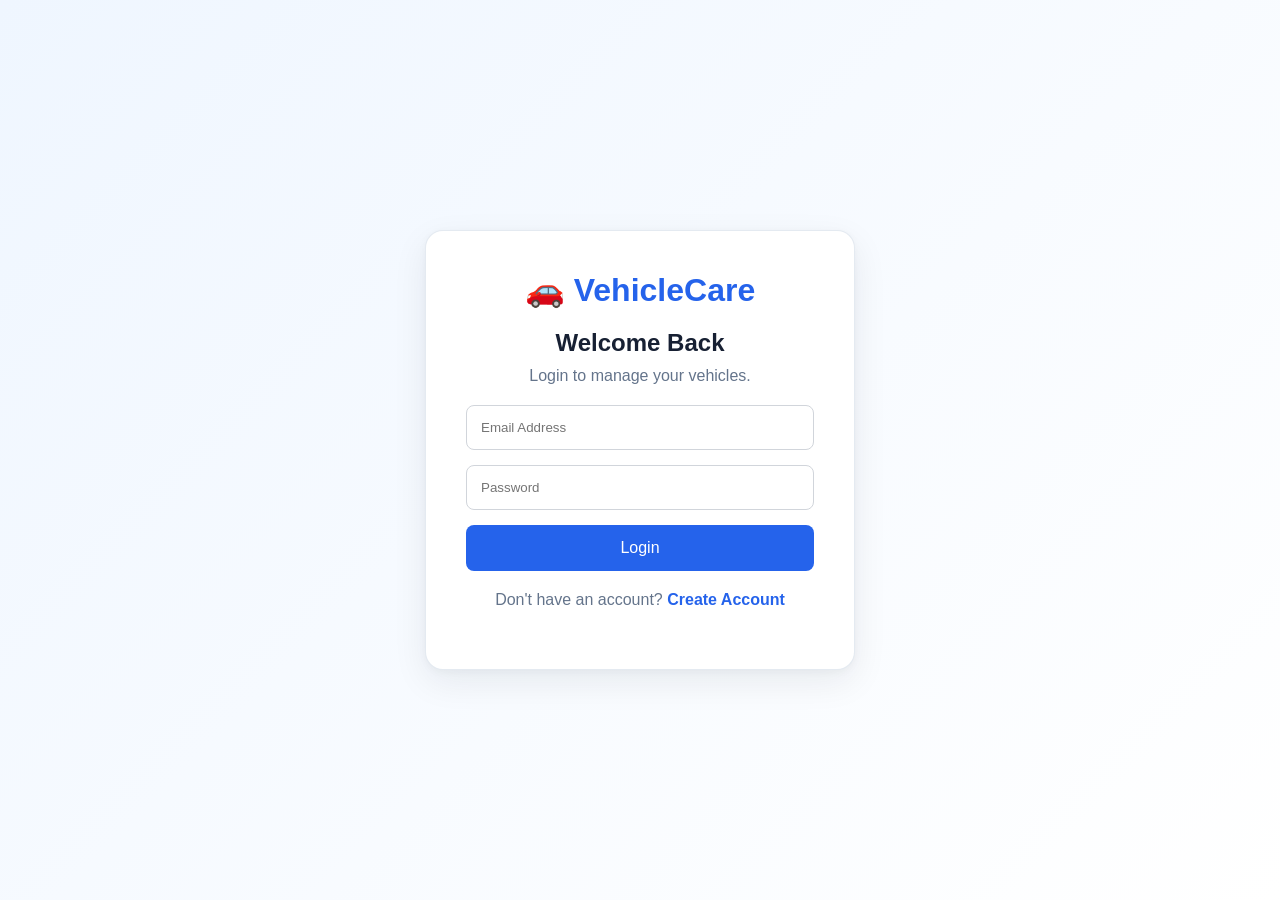
==== frontend/index.html @ 2ec8e5d5 "Adding index.html" ====
<!DOCTYPE html>
<html lang="en">
<head>
    <meta charset="UTF-8">
    <meta name="viewport" content="width=device-width, initial-scale=1.0">

    <title>Login - VehicleCare</title>

    <link rel="stylesheet" href="css/style.css">
</head>

<body>

<div class="auth-container">

    <div class="auth-card">

        <h1>🚗 VehicleCare</h1>

        <h2>Welcome Back</h2>

        <p>Login to manage your vehicles.</p>

        <form id="loginForm">

            <input
                type="email"
                id="email"
                placeholder="Email Address"
                required
            >

            <input
                type="password"
                id="password"
                placeholder="Password"
                required
            >

            <button type="submit">
                Login
            </button>

        </form>

        <p id="message"></p>

        <p>
            Don't have an account?
            <a href="register.html">Create Account</a>
        </p>

    </div>

</div>

<script src="js/auth.js"></script>

</body>
</html>
---- frontend/css/style.css ----
* {
    margin: 0;
    padding: 0;
    box-sizing: border-box;
}

body {
    font-family: Arial, sans-serif;
    background: #f8fafc;
    color: #172033;
}

/* NAVBAR */

.navbar {
    height: 70px;
    display: flex;
    align-items: center;
    justify-content: space-between;
    padding: 0 8%;
    background: white;
    border-bottom: 1px solid #e5e7eb;
}

.logo {
    font-size: 22px;
    font-weight: bold;
}

.nav-links {
    display: flex;
    align-items: center;
    gap: 20px;
}

.nav-links a {
    text-decoration: none;
    color: #172033;
}

.nav-links button,
.navbar button {
    border: none;
    background: #2563eb;
    color: white;
    padding: 10px 18px;
    border-radius: 7px;
    cursor: pointer;
}

/* BUTTONS */

.primary-btn {
    display: inline-block;
    background: #2563eb;
    color: white !important;
    padding: 12px 22px;
    border-radius: 8px;
    text-decoration: none;
    border: none;
    cursor: pointer;
}

.secondary-btn {
    display: inline-block;
    background: white;
    color: #2563eb;
    padding: 12px 22px;
    border-radius: 8px;
    border: 1px solid #2563eb;
    text-decoration: none;
    cursor: pointer;
}

/* HERO */

.hero {
    min-height: 550px;
    display: flex;
    align-items: center;
    padding: 60px 8%;
    background: linear-gradient(
        135deg,
        #eff6ff,
        #ffffff
    );
}

.hero-content {
    max-width: 700px;
}

.tag {
    color: #2563eb;
    font-weight: bold;
    margin-bottom: 15px;
}

.hero h1 {
    font-size: 55px;
    line-height: 1.1;
    margin-bottom: 25px;
}

.hero h1 span {
    color: #2563eb;
}

.hero p {
    font-size: 18px;
    line-height: 1.7;
    color: #64748b;
}

.hero-buttons {
    margin-top: 30px;
    display: flex;
    gap: 15px;
}

/* AUTH */

.auth-container {
    min-height: 100vh;
    display: flex;
    justify-content: center;
    align-items: center;
    padding: 20px;
    background: linear-gradient(
        135deg,
        #eff6ff,
        #ffffff
    );
}

.auth-card {
    width: 100%;
    max-width: 430px;
    padding: 40px;
    background: white;
    border-radius: 18px;
    box-shadow: 0 10px 35px rgba(0, 0, 0, 0.08);
    text-align: center;
}

.auth-card h1 {
    color: #2563eb;
    margin-bottom: 20px;
}

.auth-card h2 {
    margin-bottom: 10px;
}

.auth-card p {
    color: #64748b;
    margin-bottom: 20px;
}

.auth-card form {
    display: flex;
    flex-direction: column;
    gap: 15px;
}

.auth-card input {
    width: 100%;
    padding: 14px;
    border: 1px solid #d1d5db;
    border-radius: 8px;
    outline: none;
}

.auth-card input:focus {
    border-color: #2563eb;
}

.auth-card button {
    padding: 14px;
    border: none;
    border-radius: 8px;
    background: #2563eb;
    color: white;
    font-size: 16px;
    cursor: pointer;
}

.auth-card a {
    color: #2563eb;
    text-decoration: none;
    font-weight: bold;
}

/* VEHICLES PAGE */

.vehicles-page {
    min-height: 100vh;
    padding: 60px 8%;
    background: #f8fafc;
}

.page-header {
    display: flex;
    justify-content: space-between;
    align-items: center;
    gap: 30px;
    margin-bottom: 35px;
}

.page-header h1 {
    font-size: 42px;
    margin: 10px 0;
}

.page-header p {
    color: #64748b;
}

/* VEHICLE FORM */

.vehicle-form {
    max-width: 750px;
    background: white;
    padding: 30px;
    margin-bottom: 40px;
    border-radius: 15px;
    border: 1px solid #e5e7eb;
    box-shadow: 0 8px 25px rgba(0, 0, 0, 0.05);
}

.vehicle-form h2 {
    margin-bottom: 25px;
}

.vehicle-form form {
    display: grid;
    grid-template-columns: 1fr 1fr;
    gap: 15px;
}

.vehicle-form input,
.vehicle-form select {
    width: 100%;
    padding: 13px;
    border: 1px solid #d1d5db;
    border-radius: 8px;
    font-size: 15px;
    outline: none;
}

.vehicle-form input:focus,
.vehicle-form select:focus {
    border-color: #2563eb;
}

.vehicle-form label {
    display: flex;
    align-items: center;
    color: #475569;
}

.form-buttons {
    grid-column: 1 / -1;
    display: flex;
    gap: 12px;
    margin-top: 10px;
}

/* VEHICLE CARDS */

.vehicle-grid {
    display: grid;
    grid-template-columns:
        repeat(auto-fit, minmax(280px, 1fr));
    gap: 25px;
}

.vehicle-card {
    background: white;
    padding: 25px;
    border-radius: 15px;
    border: 1px solid #e5e7eb;
    transition: 0.2s ease;
}

.vehicle-card:hover {
    transform: translateY(-4px);
    box-shadow:
        0 12px 30px rgba(0, 0, 0, 0.08);
}

.vehicle-icon {
    font-size: 42px;
    margin-bottom: 10px;
}

.vehicle-card h2 {
    margin-bottom: 5px;
}

.vehicle-number {
    color: #2563eb !important;
    font-weight: bold;
    margin-bottom: 20px;
}

.vehicle-details {
    display: flex;
    flex-direction: column;
    gap: 10px;
    color: #64748b;
    margin-bottom: 20px;
}

.vehicle-actions {
    display: flex;
    gap: 10px;
}

.delete-btn {
    padding: 10px 18px;
    border: none;
    border-radius: 7px;
    background: #fee2e2;
    color: #dc2626;
    cursor: pointer;
    font-weight: bold;
}

.delete-btn:hover {
    background: #fecaca;
}

/* EMPTY VEHICLES */

.empty-state {
    grid-column: 1 / -1;
    background: white;
    padding: 60px 20px;
    text-align: center;
    border-radius: 15px;
    border: 1px solid #e5e7eb;
}

.empty-state p {
    margin: 15px 0 25px;
}

/* FEATURES */

.features {
    padding: 70px 8%;
    text-align: center;
}

.features h2 {
    font-size: 34px;
    margin-bottom: 45px;
}

.feature-container {
    display: grid;
    grid-template-columns:
        repeat(4, 1fr);
    gap: 25px;
}

.feature-card {
    background: white;
    padding: 30px;
    border-radius: 15px;
    border: 1px solid #e5e7eb;
}

.feature-card div {
    font-size: 35px;
    margin-bottom: 15px;
}

.feature-card h3 {
    margin-bottom: 10px;
}

.feature-card p {
    color: #64748b;
    line-height: 1.5;
}

/* FOOTER */

footer {
    text-align: center;
    padding: 25px;
    background: #172033;
    color: white;
}

/* MOBILE */

@media (max-width: 700px) {

    .navbar {
        padding: 0 5%;
    }

    .hero {
        padding: 50px 5%;
    }

    .hero h1 {
        font-size: 40px;
    }

    .page-header {
        flex-direction: column;
        align-items: flex-start;
    }

    .page-header h1 {
        font-size: 34px;
    }

    .vehicle-form form {
        grid-template-columns: 1fr;
    }

    .form-buttons {
        grid-column: auto;
        flex-direction: column;
    }

    .feature-container {
        grid-template-columns: 1fr;
    }

    .vehicle-grid {
        grid-template-columns: 1fr;
    }
}
/* =========================
   VEHICLE DETAILS
========================= */

.vehicle-details-page {
    min-height: 100vh;
    padding: 50px 8%;
    background: #f8fafc;
}

.details-header {
    margin-bottom: 30px;
}

.loading {
    text-align: center;
    padding: 60px;
    color: #64748b;
}

.vehicle-details-card {
    background: white;
    padding: 40px;
    border-radius: 18px;
    border: 1px solid #e5e7eb;
    box-shadow: 0 10px 30px rgba(0, 0, 0, 0.06);
}

.vehicle-large-icon {
    font-size: 70px;
    margin-bottom: 15px;
}

.vehicle-title h1 {
    font-size: 42px;
    margin: 8px 0;
}

.vehicle-title .vehicle-number {
    font-size: 18px;
}

.details-grid {
    display: grid;
    grid-template-columns:
        repeat(3, 1fr);
    gap: 20px;
    margin-top: 35px;
}

.detail-box {
    padding: 22px;
    background: #f8fafc;
    border-radius: 12px;
    border: 1px solid #e5e7eb;
}

.detail-box span {
    display: block;
    color: #64748b;
    margin-bottom: 10px;
}

.detail-box strong {
    font-size: 18px;
}

.details-actions {
    display: flex;
    gap: 15px;
    margin-top: 35px;
}

.coming-soon-card {
    margin-top: 25px;
    background: white;
    padding: 30px;
    border-radius: 15px;
    border: 1px solid #e5e7eb;
}

.coming-soon-card h2 {
    margin-bottom: 10px;
}

.coming-soon-card p {
    color: #64748b;
    margin-bottom: 20px;
}

.error-state {
    text-align: center;
    background: white;
    padding: 60px 20px;
    border-radius: 15px;
}

.error-state h2 {
    margin-bottom: 10px;
}

.error-state p {
    color: #64748b;
    margin-bottom: 25px;
}

@media (max-width: 800px) {

    .vehicle-details-page {
        padding: 40px 5%;
    }

    .vehicle-details-card {
        padding: 25px;
    }

    .vehicle-title h1 {
        font-size: 32px;
    }

    .details-grid {
        grid-template-columns: 1fr;
    }

    .details-actions {
        flex-direction: column;
    }
}
/* =========================
   SERVICES PAGE
========================= */

.services-page {
    min-height: 100vh;
    padding: 60px 8%;
    background: #f8fafc;
}

.section-title {
    margin: 40px 0 25px;
    font-size: 28px;
}

.service-form {
    max-width: 750px;
    background: white;
    padding: 30px;
    margin-bottom: 40px;
    border-radius: 15px;
    border: 1px solid #e5e7eb;
    box-shadow: 0 8px 25px rgba(0, 0, 0, 0.05);
}

.service-form h2 {
    margin-bottom: 25px;
}

.service-form form {
    display: grid;
    grid-template-columns: 1fr 1fr;
    gap: 15px;
}

.service-form input,
.service-form select,
.service-form textarea {
    width: 100%;
    padding: 13px;
    border: 1px solid #d1d5db;
    border-radius: 8px;
    font-size: 15px;
    font-family: inherit;
    outline: none;
}

.service-form input:focus,
.service-form select:focus,
.service-form textarea:focus {
    border-color: #2563eb;
}

.service-form textarea {
    grid-column: 1 / -1;
    resize: vertical;
}

.service-form .form-buttons {
    grid-column: 1 / -1;
}

.service-grid {
    display: grid;
    grid-template-columns:
        repeat(auto-fit, minmax(280px, 1fr));
    gap: 25px;
}

.service-card {
    background: white;
    padding: 25px;
    border-radius: 15px;
    border: 1px solid #e5e7eb;
    transition: 0.2s ease;
}

.service-card:hover {
    transform: translateY(-3px);
    box-shadow:
        0 10px 25px rgba(0, 0, 0, 0.07);
}

.service-icon {
    font-size: 38px;
    margin-bottom: 10px;
}

.service-card h3 {
    margin-bottom: 15px;
}

.service-card p {
    color: #64748b;
    margin: 8px 0;
}

.service-card hr {
    border: none;
    border-top: 1px solid #e5e7eb;
    margin: 20px 0;
}

.service-status {
    display: inline-block;
    margin-top: 10px;
    padding: 6px 12px;
    border-radius: 20px;
    background: #dcfce7;
    color: #166534;
    font-size: 13px;
    font-weight: bold;
}

@media (max-width: 700px) {

    .services-page {
        padding: 40px 5%;
    }

    .service-form form {
        grid-template-columns: 1fr;
    }

    .service-form textarea,
    .service-form .form-buttons {
        grid-column: auto;
    }

    .service-grid {
        grid-template-columns: 1fr;
    }
}/* =========================
   SERVICE REMINDER STATUS
========================= */

.service-status {
    display: inline-block;
    margin-top: 10px;
    padding: 7px 14px;
    border-radius: 20px;
    font-size: 13px;
    font-weight: bold;
}

.status-upcoming {
    background: #dcfce7;
    color: #166534;
}

.status-due {
    background: #fef3c7;
    color: #92400e;
}

.status-overdue {
    background: #fee2e2;
    color: #b91c1c;
}
/* =========================
   DASHBOARD
========================= */

.dashboard-page {
    min-height: 100vh;
    padding: 60px 8%;
    background: #f8fafc;
}

.dashboard-header h1 {
    font-size: 46px;
    margin: 10px 0;
}

.dashboard-header h1 span {
    color: #2563eb;
}

.dashboard-header > p:last-child {
    color: #64748b;
    font-size: 18px;
}

.dashboard-actions {
    margin: 30px 0 45px;
}


/* REMINDER SECTION */

.reminder-section h2,
.alerts-section h2 {
    font-size: 28px;
    margin-bottom: 25px;
}

.reminder-grid {
    display: grid;
    grid-template-columns:
        repeat(3, 1fr);
    gap: 25px;
}

.reminder-card {
    display: flex;
    align-items: center;
    gap: 20px;
    padding: 25px;
    background: white;
    border-radius: 15px;
    border: 1px solid #e5e7eb;
}

.reminder-icon {
    font-size: 40px;
}

.reminder-card h3 {
    margin-bottom: 5px;
}

.reminder-card strong {
    display: block;
    font-size: 32px;
}

.reminder-card p {
    margin-top: 5px;
    color: #64748b;
}

.overdue-card {
    border-left: 5px solid #dc2626;
}

.due-card {
    border-left: 5px solid #f59e0b;
}

.upcoming-card {
    border-left: 5px solid #16a34a;
}


/* SERVICE ALERTS */

.alerts-section {
    margin-top: 50px;
}

#serviceAlerts {
    display: flex;
    flex-direction: column;
    gap: 15px;
}

.service-alert {
    display: flex;
    align-items: center;
    gap: 20px;
    padding: 22px;
    background: white;
    border-radius: 12px;
    border: 1px solid #e5e7eb;
}

.alert-icon {
    font-size: 30px;
}

.alert-content {
    flex: 1;
}

.alert-content h3 {
    margin-bottom: 5px;
}

.alert-content p {
    color: #64748b;
    margin: 4px 0;
}

.alert-status {
    padding: 7px 12px;
    border-radius: 20px;
    font-size: 12px;
    font-weight: bold;
}

.alert-status-overdue {
    background: #fee2e2;
    color: #b91c1c;
}

.alert-status-due {
    background: #fef3c7;
    color: #92400e;
}

.alert-overdue {
    border-left: 5px solid #dc2626;
}

.alert-due {
    border-left: 5px solid #f59e0b;
}


/* NO ALERTS */

.no-alerts {
    padding: 45px;
    background: white;
    text-align: center;
    border-radius: 15px;
    border: 1px solid #e5e7eb;
}

.no-alerts div {
    font-size: 40px;
    margin-bottom: 10px;
}

.no-alerts p {
    color: #64748b;
    margin-top: 8px;
}


/* MOBILE */

@media (max-width: 800px) {

    .dashboard-page {
        padding: 40px 5%;
    }

    .dashboard-header h1 {
        font-size: 36px;
    }

    .reminder-grid {
        grid-template-columns: 1fr;
    }

    .service-alert {
        align-items: flex-start;
        flex-direction: column;
    }
}
/* ==========================
   DASHBOARD STATUS CARDS
   ========================== */

.dashboard-status-section {
    margin-top: 30px;
}

.dashboard-status-section h2 {
    margin-bottom: 18px;
}

.dashboard-status-grid {
    display: grid;
    grid-template-columns:
        repeat(4, minmax(0, 1fr));
    gap: 18px;
}

.dashboard-status-card {
    background: #ffffff;
    border: 1px solid #e5e7eb;
    border-radius: 16px;
    padding: 22px;
    display: flex;
    align-items: center;
    gap: 16px;
    cursor: pointer;
    transition:
        transform 0.2s ease,
        box-shadow 0.2s ease;
}

.dashboard-status-card:hover {
    transform: translateY(-3px);
    box-shadow:
        0 8px 24px rgba(0, 0, 0, 0.08);
}

.dashboard-status-icon {
    font-size: 32px;
    min-width: 48px;
}

.dashboard-status-content {
    min-width: 0;
}

.dashboard-status-content h3 {
    margin: 0 0 5px;
    font-size: 16px;
}

.dashboard-status-content strong {
    display: block;
    font-size: 28px;
    margin-bottom: 3px;
}

.dashboard-status-content p {
    margin: 0;
    color: #64748b;
    font-size: 13px;
}


/* ==========================
   RESPONSIVE
   ========================== */

@media (max-width: 1000px) {

    .dashboard-status-grid {
        grid-template-columns:
            repeat(2, minmax(0, 1fr));
    }

}


@media (max-width: 600px) {

    .dashboard-status-grid {
        grid-template-columns: 1fr;
    }

}


/* =========================================================
   VEHICLECARE — PREMIUM POLISH PATCH
   Append this AFTER your existing style.css.
   Keeps the original VehicleCare layout and colors.
   ========================================================= */

/* ---------- Global polish ---------- */

body {
    background:
        radial-gradient(circle at 100% 0%, rgba(37, 99, 235, .035), transparent 28%),
        #f8fafc;
    -webkit-font-smoothing: antialiased;
}

button,
a,
input,
select,
textarea {
    transition:
        transform .18s ease,
        box-shadow .18s ease,
        border-color .18s ease,
        background-color .18s ease,
        color .18s ease;
}

/* ---------- Navbar ---------- */

.navbar {
    position: sticky;
    top: 0;
    z-index: 1000;
    background: rgba(255, 255, 255, .94);
    backdrop-filter: blur(12px);
    -webkit-backdrop-filter: blur(12px);
    box-shadow: 0 2px 14px rgba(15, 23, 42, .045);
}

.logo {
    letter-spacing: -.3px;
}

.nav-links a {
    position: relative;
    font-weight: 600;
}

.nav-links a::after {
    content: "";
    position: absolute;
    left: 14px;
    right: 14px;
    bottom: 2px;
    height: 2px;
    border-radius: 10px;
    background: #2563eb;
    transform: scaleX(0);
    transform-origin: center;
    transition: transform .18s ease;
}

.nav-links a:hover::after {
    transform: scaleX(1);
}

.nav-links button,
.navbar button {
    box-shadow: 0 5px 14px rgba(37, 99, 235, .14);
}

.nav-links button:hover,
.navbar button:hover {
    transform: translateY(-1px);
    box-shadow: 0 8px 18px rgba(37, 99, 235, .2);
}

/* ---------- Buttons ---------- */

.primary-btn {
    box-shadow: 0 5px 14px rgba(37, 99, 235, .16);
    font-weight: 700;
}

.primary-btn:hover {
    transform: translateY(-2px);
    box-shadow: 0 9px 22px rgba(37, 99, 235, .23);
}

.secondary-btn:hover {
    background: #eff6ff;
    transform: translateY(-1px);
    box-shadow: 0 5px 14px rgba(37, 99, 235, .08);
}

.delete-btn:hover {
    transform: translateY(-1px);
    box-shadow: 0 5px 14px rgba(220, 38, 38, .10);
}

/* ---------- Tags ---------- */

.tag {
    display: inline-flex;
    align-items: center;
    gap: 7px;
    letter-spacing: .9px;
    text-transform: uppercase;
    font-size: 11px;
}

.tag::before {
    content: "";
    width: 6px;
    height: 6px;
    border-radius: 50%;
    background: #2563eb;
    box-shadow: 0 0 0 4px #dbeafe;
}

/* ---------- Hero ---------- */

.hero {
    position: relative;
    overflow: hidden;
}

.hero::before {
    content: "";
    position: absolute;
    width: 340px;
    height: 340px;
    right: -110px;
    top: -110px;
    border-radius: 50%;
    background: rgba(37, 99, 235, .055);
    pointer-events: none;
}

.hero-content {
    position: relative;
    z-index: 1;
}

.hero h1 {
    letter-spacing: -1.4px;
}

.hero p {
    max-width: 650px;
}

/* ---------- Auth ---------- */

.auth-card {
    border: 1px solid rgba(226, 232, 240, .9);
    box-shadow:
        0 12px 35px rgba(15, 23, 42, .075),
        0 2px 8px rgba(15, 23, 42, .035);
}

.auth-card input {
    transition:
        border-color .18s ease,
        box-shadow .18s ease,
        transform .18s ease;
}

.auth-card input:focus {
    border-color: #60a5fa;
    box-shadow: 0 0 0 4px rgba(37, 99, 235, .10);
}

.auth-card button:hover {
    transform: translateY(-1px);
    box-shadow: 0 8px 20px rgba(37, 99, 235, .2);
}

/* ---------- Page headers ---------- */

.page-header {
    position: relative;
}

.page-header h1,
.dashboard-header h1 {
    letter-spacing: -1px;
}

/* ---------- Forms ---------- */

.vehicle-form,
.service-form {
    border-color: #e2e8f0;
    box-shadow:
        0 8px 25px rgba(15, 23, 42, .045),
        0 1px 3px rgba(15, 23, 42, .025);
}

.vehicle-form input,
.vehicle-form select,
.service-form input,
.service-form select,
.service-form textarea {
    background: #fff;
    transition:
        border-color .18s ease,
        box-shadow .18s ease,
        background-color .18s ease;
}

.vehicle-form input:hover,
.vehicle-form select:hover,
.service-form input:hover,
.service-form select:hover,
.service-form textarea:hover {
    border-color: #94a3b8;
}

.vehicle-form input:focus,
.vehicle-form select:focus,
.service-form input:focus,
.service-form select:focus,
.service-form textarea:focus {
    border-color: #60a5fa;
    box-shadow: 0 0 0 4px rgba(37, 99, 235, .09);
}

/* ---------- Vehicle cards ---------- */

.vehicle-card {
    box-shadow:
        0 2px 8px rgba(15, 23, 42, .025);
}

.vehicle-card:hover {
    border-color: #bfdbfe;
    transform: translateY(-5px);
    box-shadow:
        0 14px 32px rgba(15, 23, 42, .085);
}

.vehicle-icon {
    display: inline-flex;
    align-items: center;
    justify-content: center;
    width: 58px;
    height: 58px;
    border-radius: 16px;
    background: linear-gradient(135deg, #eff6ff, #dbeafe);
    font-size: 34px;
}

.vehicle-card h2 {
    letter-spacing: -.3px;
}

.vehicle-actions {
    flex-wrap: wrap;
}

/* ---------- Vehicle details ---------- */

.vehicle-details-card {
    position: relative;
    overflow: hidden;
    box-shadow:
        0 12px 32px rgba(15, 23, 42, .06);
}

.vehicle-details-card::before {
    content: "";
    position: absolute;
    left: 0;
    right: 0;
    top: 0;
    height: 4px;
    background: linear-gradient(90deg, #2563eb, #60a5fa);
}

.vehicle-large-icon {
    display: inline-flex;
    align-items: center;
    justify-content: center;
    width: 78px;
    height: 78px;
    border-radius: 22px;
    background: linear-gradient(135deg, #eff6ff, #dbeafe);
}

.detail-box {
    transition:
        transform .18s ease,
        border-color .18s ease,
        box-shadow .18s ease;
}

.detail-box:hover {
    transform: translateY(-2px);
    border-color: #bfdbfe;
    box-shadow: 0 6px 18px rgba(15, 23, 42, .045);
}

/* ---------- Service cards ---------- */

.service-card {
    box-shadow:
        0 2px 8px rgba(15, 23, 42, .025);
}

.service-card:hover {
    border-color: #bfdbfe;
    transform: translateY(-4px);
    box-shadow:
        0 12px 28px rgba(15, 23, 42, .075);
}

.service-icon {
    display: inline-flex;
    align-items: center;
    justify-content: center;
    width: 54px;
    height: 54px;
    border-radius: 15px;
    background: #eff6ff;
}

/* ---------- Dashboard ---------- */

.dashboard-page {
    position: relative;
}

.dashboard-header {
    position: relative;
}

.dashboard-header h1 {
    letter-spacing: -1.2px;
}

.dashboard-actions {
    display: flex;
    flex-wrap: wrap;
    gap: 12px;
}

/* Reminder cards */

.reminder-card {
    position: relative;
    overflow: hidden;
    box-shadow:
        0 2px 8px rgba(15, 23, 42, .025);
    transition:
        transform .18s ease,
        box-shadow .18s ease,
        border-color .18s ease;
}

.reminder-card::after {
    content: "";
    position: absolute;
    width: 90px;
    height: 90px;
    right: -45px;
    bottom: -45px;
    border-radius: 50%;
    background: rgba(37, 99, 235, .025);
    pointer-events: none;
}

.reminder-card:hover {
    transform: translateY(-4px);
    box-shadow: 0 12px 28px rgba(15, 23, 42, .075);
}

.reminder-icon {
    display: inline-flex;
    align-items: center;
    justify-content: center;
    width: 56px;
    height: 56px;
    border-radius: 16px;
}

.overdue-card .reminder-icon {
    background: #fef2f2;
}

.due-card .reminder-icon {
    background: #fffbeb;
}

.upcoming-card .reminder-icon {
    background: #f0fdf4;
}

/* Service alerts */

.service-alert {
    box-shadow: 0 2px 8px rgba(15, 23, 42, .025);
    transition:
        transform .18s ease,
        box-shadow .18s ease,
        border-color .18s ease;
}

.service-alert:hover {
    transform: translateY(-2px);
    box-shadow: 0 9px 22px rgba(15, 23, 42, .06);
}

.alert-icon {
    display: inline-flex;
    align-items: center;
    justify-content: center;
    width: 48px;
    height: 48px;
    border-radius: 14px;
}

.alert-overdue .alert-icon {
    background: #fef2f2;
}

.alert-due .alert-icon {
    background: #fffbeb;
}

/* ---------- Dashboard status cards ---------- */

.dashboard-status-card {
    box-shadow: 0 2px 8px rgba(15, 23, 42, .025);
}

.dashboard-status-card:hover {
    border-color: #bfdbfe;
    box-shadow: 0 10px 25px rgba(15, 23, 42, .075);
}

.dashboard-status-icon {
    display: inline-flex;
    align-items: center;
    justify-content: center;
    width: 52px;
    height: 52px;
    border-radius: 15px;
    background: #eff6ff;
}

/* ---------- Empty/error states ---------- */

.empty-state,
.error-state,
.no-alerts {
    box-shadow: 0 4px 14px rgba(15, 23, 42, .035);
}

.empty-state:hover,
.error-state:hover {
    border-color: #bfdbfe;
}

/* ---------- Accessibility ---------- */

button:focus-visible,
a:focus-visible,
input:focus-visible,
select:focus-visible,
textarea:focus-visible {
    outline: 3px solid rgba(37, 99, 235, .18);
    outline-offset: 2px;
}

/* ---------- Smooth loading ---------- */

@keyframes vehiclecare-fade-up {
    from {
        opacity: 0;
        transform: translateY(7px);
    }
    to {
        opacity: 1;
        transform: translateY(0);
    }
}

.vehicle-card,
.service-card,
.reminder-card,
.service-alert,
.dashboard-status-card {
    animation: vehiclecare-fade-up .35s ease both;
}

/* ---------- Mobile polish ---------- */

@media (max-width: 700px) {

    .navbar {
        min-height: 64px;
    }

    .nav-links {
        gap: 10px;
    }

    .nav-links a {
        font-size: 14px;
    }

    .hero h1 {
        letter-spacing: -.8px;
    }

    .vehicle-actions,
    .details-actions,
    .form-buttons {
        gap: 9px;
    }

    .vehicle-actions .primary-btn,
    .vehicle-actions .secondary-btn,
    .vehicle-actions .delete-btn {
        flex: 1;
        text-align: center;
    }

    .dashboard-header h1 {
        letter-spacing: -.7px;
    }

    .reminder-card {
        padding: 21px;
    }

    .service-alert {
        box-shadow: 0 2px 8px rgba(15, 23, 42, .035);
    }
}

@media (prefers-reduced-motion: reduce) {
    *,
    *::before,
    *::after {
        animation-duration: .01ms !important;
        animation-iteration-count: 1 !important;
        transition-duration: .01ms !important;
        scroll-behavior: auto !important;
    }
}
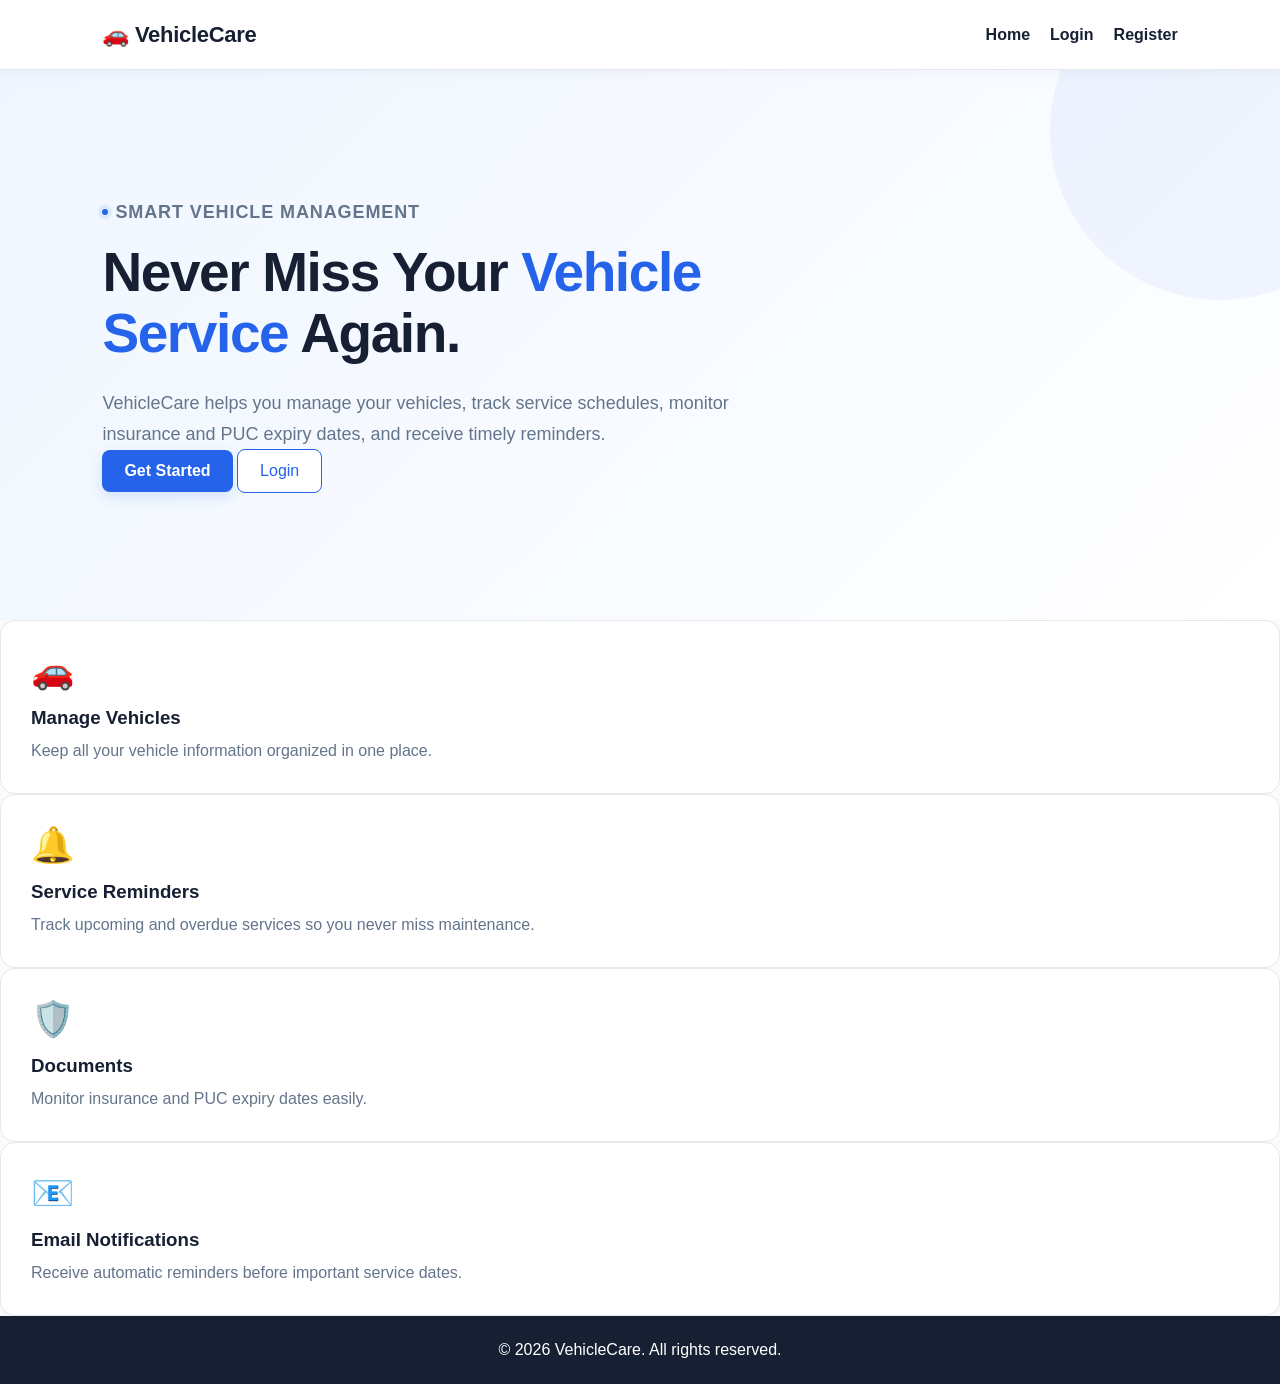
==== commit 3de7aaae: "Add VehicleCare landing page" ====
--- a/frontend/index.html
+++ b/frontend/index.html
@@ -1,60 +1,178 @@
 <!DOCTYPE html>
 <html lang="en">
+
 <head>
     <meta charset="UTF-8">
     <meta name="viewport" content="width=device-width, initial-scale=1.0">
 
-    <title>Login - VehicleCare</title>
+    <title>VehicleCare - Vehicle Service Reminder</title>
 
     <link rel="stylesheet" href="css/style.css">
 </head>
 
 <body>
 
-<div class="auth-container">
+    <!-- NAVBAR -->
 
-    <div class="auth-card">
+    <nav class="navbar">
 
-        <h1>🚗 VehicleCare</h1>
+        <div class="logo">
+            🚗 VehicleCare
+        </div>
 
-        <h2>Welcome Back</h2>
+        <div class="nav-links">
 
-        <p>Login to manage your vehicles.</p>
+            <a href="index.html">
+                Home
+            </a>
 
-        <form id="loginForm">
+            <a href="login.html">
+                Login
+            </a>
 
-            <input
-                type="email"
-                id="email"
-                placeholder="Email Address"
-                required
-            >
+            <a href="register.html">
+                Register
+            </a>
 
-            <input
-                type="password"
-                id="password"
-                placeholder="Password"
-                required
-            >
+        </div>
 
-            <button type="submit">
-                Login
-            </button>
+    </nav>
 
-        </form>
 
-        <p id="message"></p>
+    <!-- HERO -->
+
+    <main class="hero">
+
+        <div class="hero-content">
+
+            <p class="tag">
+                SMART VEHICLE MANAGEMENT
+            </p>
+
+            <h1>
+                Never Miss Your
+                <span>Vehicle Service</span>
+                Again.
+            </h1>
+
+            <p>
+                VehicleCare helps you manage your vehicles,
+                track service schedules, monitor insurance and
+                PUC expiry dates, and receive timely reminders.
+            </p>
+
+            <div class="hero-actions">
+
+                <a
+                    href="register.html"
+                    class="primary-btn"
+                >
+                    Get Started
+                </a>
+
+                <a
+                    href="login.html"
+                    class="secondary-btn"
+                >
+                    Login
+                </a>
+
+            </div>
+
+        </div>
+
+    </main>
+
+
+    <!-- FEATURES -->
+
+    <section class="features-section">
+
+        <div class="feature-card">
+
+            <div class="feature-icon">
+                🚗
+            </div>
+
+            <h3>
+                Manage Vehicles
+            </h3>
+
+            <p>
+                Keep all your vehicle information
+                organized in one place.
+            </p>
+
+        </div>
+
+
+        <div class="feature-card">
+
+            <div class="feature-icon">
+                🔔
+            </div>
+
+            <h3>
+                Service Reminders
+            </h3>
+
+            <p>
+                Track upcoming and overdue services
+                so you never miss maintenance.
+            </p>
+
+        </div>
+
+
+        <div class="feature-card">
+
+            <div class="feature-icon">
+                🛡️
+            </div>
+
+            <h3>
+                Documents
+            </h3>
+
+            <p>
+                Monitor insurance and PUC expiry
+                dates easily.
+            </p>
+
+        </div>
+
+
+        <div class="feature-card">
+
+            <div class="feature-icon">
+                📧
+            </div>
+
+            <h3>
+                Email Notifications
+            </h3>
+
+            <p>
+                Receive automatic reminders before
+                important service dates.
+            </p>
+
+        </div>
+
+    </section>
+
+
+    <!-- FOOTER -->
+
+    <footer>
 
         <p>
-            Don't have an account?
-            <a href="register.html">Create Account</a>
+            © 2026 VehicleCare. All rights reserved.
         </p>
 
-    </div>
+    </footer>
 
-</div>
-
-<script src="js/auth.js"></script>
 
 </body>
+
 </html>
